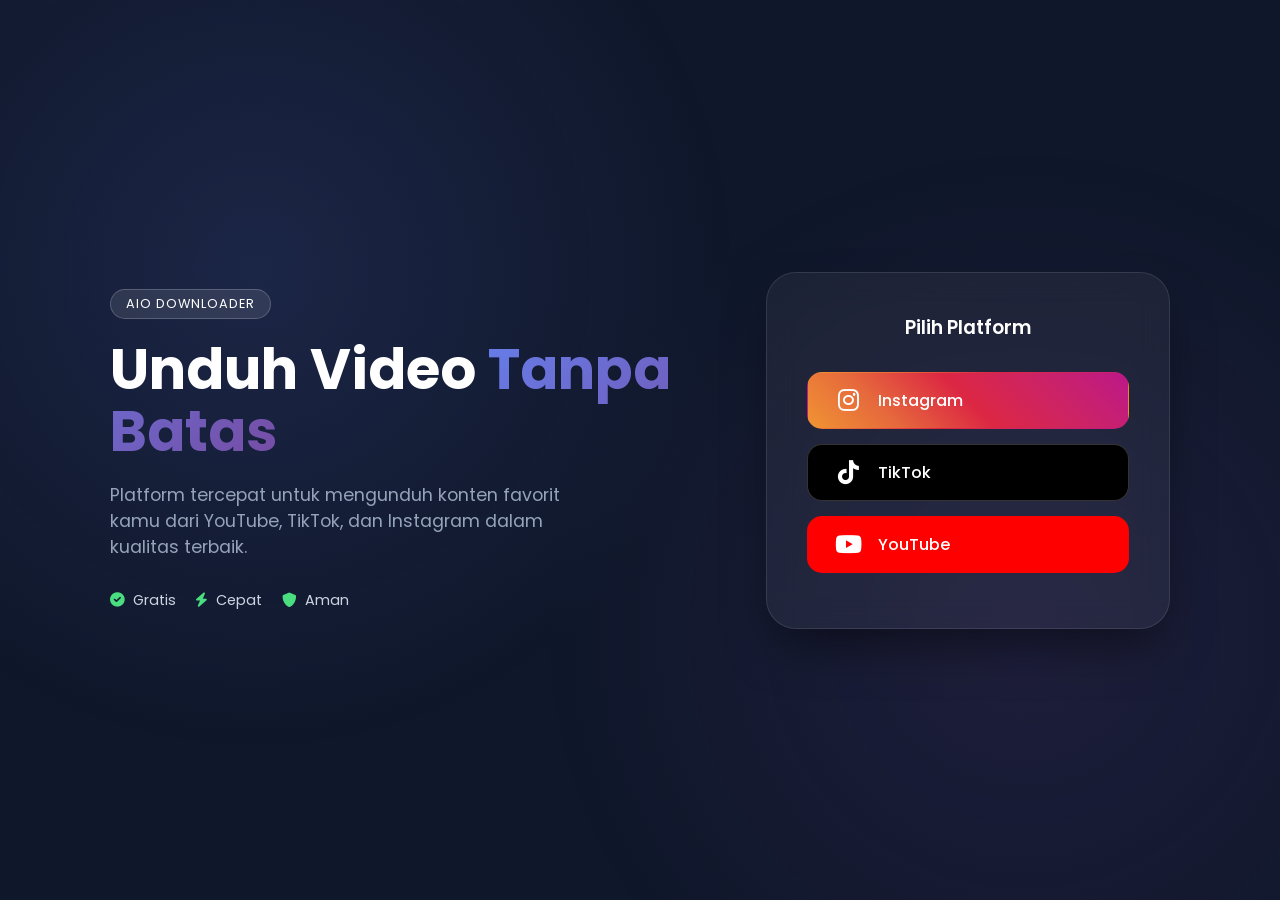
==== index.html @ 80e79a8b "1" ====
<!DOCTYPE html>
<html lang="en">
<head>
    <meta charset="UTF-8">
    <meta name="viewport" content="width=device-width, initial-scale=1.0">
    <title>Multi Downloader - High Speed</title>
    <link rel="stylesheet" href="style.css">
    <link href="https://fonts.googleapis.com/css2?family=Poppins:wght@300;400;600;700&display=swap" rel="stylesheet">
    <link rel="stylesheet" href="https://cdnjs.cloudflare.com/ajax/libs/font-awesome/6.0.0/css/all.min.css">
</head>
<body>
    <div class="background-overlay"></div>
    <main>
        <section class="container">
            <div class="content-wrapper">
                <div class="left-section">
                    <div class="badge">AIO Downloader</div>
                    <h1>Unduh Video <span>Tanpa Batas</span></h1>
                    <p>Platform tercepat untuk mengunduh konten favorit kamu dari YouTube, TikTok, dan Instagram dalam kualitas terbaik.</p>
                    <div class="status-info">
                        <span><i class="fas fa-check-circle"></i> Gratis</span>
                        <span><i class="fas fa-bolt"></i> Cepat</span>
                        <span><i class="fas fa-shield-alt"></i> Aman</span>
                    </div>
                </div>

                <div class="right-section">
                    <div class="menu-card">
                        <h3>Pilih Platform</h3>
                        <nav>
                            <ul>
                                <li>
                                    <a href="instagram-download/index.html" class="nav-link instagram">
                                        <i class="fab fa-instagram"></i>
                                        <span>Instagram</span>
                                    </a>
                                </li>
                                <li>
                                    <a href="tiktok-download/index.html" class="nav-link tiktok">
                                        <i class="fab fa-tiktok"></i>
                                        <span>TikTok</span>
                                    </a>
                                </li>
                                <li>
                                    <a href="youtube-download/index.html" class="nav-link youtube">
                                        <i class="fab fa-youtube"></i>
                                        <span>YouTube</span>
                                    </a>
                                </li>
                            </ul>
                        </nav>
                    </div>
                </div>
            </div>
        </section>
    </main>
</body>
</html>
---- style.css ----
* {
    margin: 0;
    padding: 0;
    box-sizing: border-box;
    font-family: 'Poppins', sans-serif;
}

:root {
    --primary-gradient: linear-gradient(135deg, #667eea 0%, #764ba2 100%);
    --insta-color: linear-gradient(45deg, #f09433, #e6683c, #dc2743, #cc2366, #bc1888);
    --tiktok-color: #000000;
    --youtube-color: #FF0000;
    --glass: rgba(255, 255, 255, 0.1);
    --text-white: #ffffff;
}

body {
    background: #0f172a;
    color: var(--text-white);
    min-height: 100vh;
    display: flex;
    align-items: center;
    justify-content: center;
    overflow: hidden;
}

.background-overlay {
    position: fixed;
    top: 0;
    left: 0;
    width: 100%;
    height: 100%;
    background: radial-gradient(circle at 20% 30%, rgba(102, 126, 234, 0.15) 0%, transparent 40%),
                radial-gradient(circle at 80% 70%, rgba(118, 75, 162, 0.15) 0%, transparent 40%);
    z-index: -1;
}

.content-wrapper {
    display: grid;
    grid-template-columns: 1.2fr 0.8fr;
    gap: 50px;
    max-width: 1100px;
    padding: 20px;
    align-items: center;
}

/* Left Section */
.badge {
    background: var(--glass);
    padding: 5px 15px;
    border-radius: 20px;
    font-size: 0.8rem;
    display: inline-block;
    margin-bottom: 20px;
    border: 1px solid rgba(255, 255, 255, 0.2);
    text-transform: uppercase;
    letter-spacing: 1px;
}

h1 {
    font-size: 3.5rem;
    line-height: 1.1;
    margin-bottom: 20px;
}

h1 span {
    background: var(--primary-gradient);
    -webkit-background-clip: text;
    -webkit-text-fill-color: transparent;
}

p {
    font-size: 1.1rem;
    color: #94a3b8;
    margin-bottom: 30px;
    max-width: 500px;
}

.status-info {
    display: flex;
    gap: 20px;
}

.status-info span {
    font-size: 0.9rem;
    color: #cbd5e1;
}

.status-info i {
    color: #4ade80;
    margin-right: 5px;
}

/* Right Section - Menu Card */
.menu-card {
    background: rgba(255, 255, 255, 0.05);
    backdrop-filter: blur(15px);
    padding: 40px;
    border-radius: 30px;
    border: 1px solid rgba(255, 255, 255, 0.1);
    box-shadow: 0 25px 50px -12px rgba(0, 0, 0, 0.5);
}

.menu-card h3 {
    text-align: center;
    margin-bottom: 30px;
    font-weight: 600;
}

ul {
    list-style: none;
}

.nav-link {
    display: flex;
    align-items: center;
    padding: 15px 25px;
    margin-bottom: 15px;
    border-radius: 15px;
    text-decoration: none;
    color: white;
    font-weight: 500;
    transition: transform 0.3s ease, box-shadow 0.3s ease;
    border: 1px solid transparent;
}

.nav-link i {
    font-size: 1.5rem;
    margin-right: 15px;
    width: 30px;
    text-align: center;
}

.nav-link:hover {
    transform: translateX(10px);
}

.instagram { background: var(--insta-color); }
.tiktok { background: var(--tiktok-color); border-color: rgba(255,255,255,0.2); }
.youtube { background: var(--youtube-color); }

.instagram:hover { box-shadow: 0 10px 20px rgba(220, 39, 67, 0.3); }
.tiktok:hover { box-shadow: 0 10px 20px rgba(0, 0, 0, 0.4); }
.youtube:hover { box-shadow: 0 10px 20px rgba(255, 0, 0, 0.3); }

/* Responsive */
@media (max-width: 900px) {
    .content-wrapper {
        grid-template-columns: 1fr;
        text-align: center;
        gap: 30px;
    }
    
    h1 { font-size: 2.5rem; }
    
    p { margin: 0 auto 30px; }
    
    .status-info { justify-content: center; }
    
    .nav-link:hover { transform: translateY(-5px); }
}
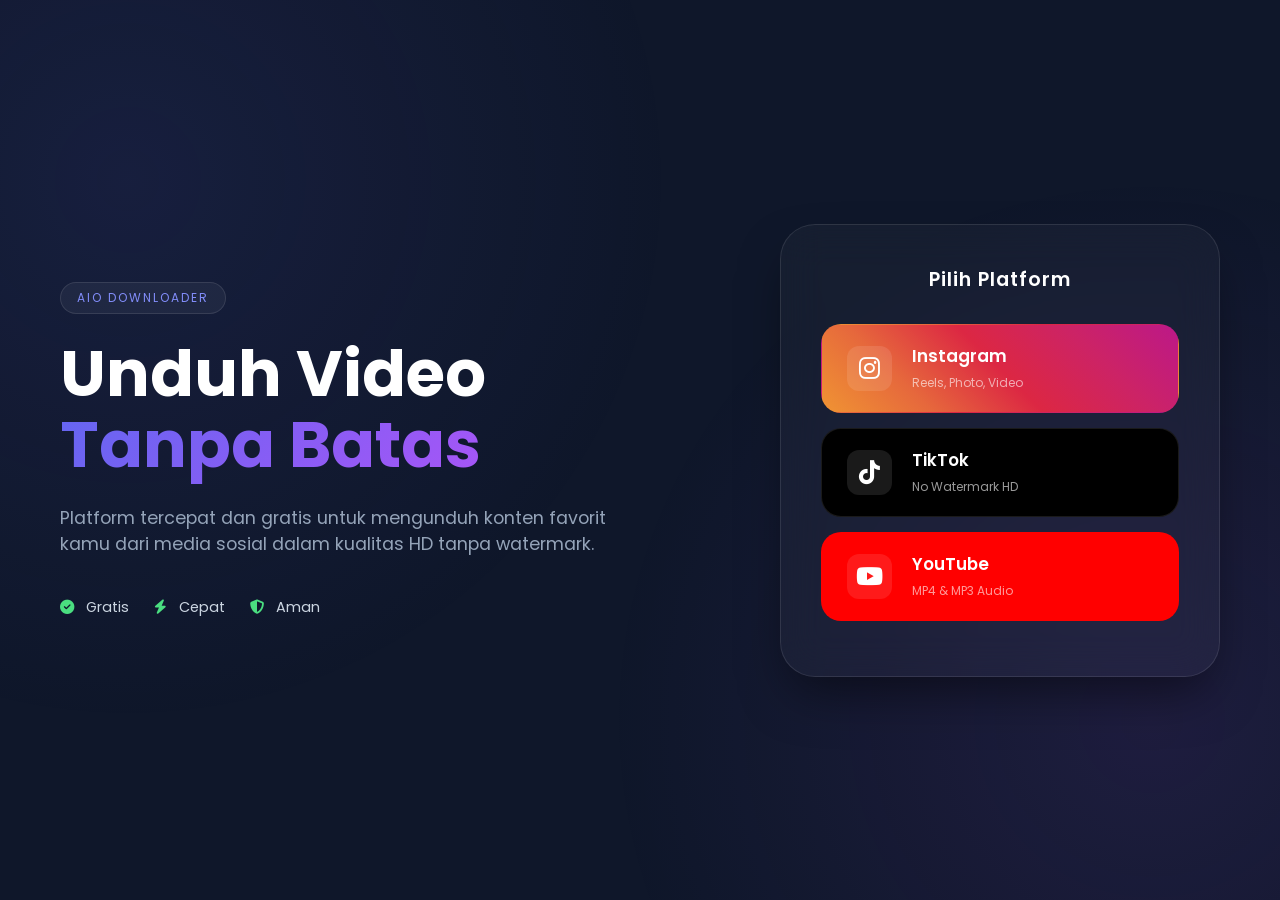
==== commit 8000c264: "V1" ====
--- a/index.html
+++ b/index.html
@@ -6,53 +6,73 @@
     <title>Multi Downloader - High Speed</title>
     <link rel="stylesheet" href="style.css">
     <link href="https://fonts.googleapis.com/css2?family=Poppins:wght@300;400;600;700&display=swap" rel="stylesheet">
-    <link rel="stylesheet" href="https://cdnjs.cloudflare.com/ajax/libs/font-awesome/6.0.0/css/all.min.css">
+    <link rel="stylesheet" href="https://cdnjs.cloudflare.com/ajax/libs/font-awesome/6.4.0/css/all.min.css">
 </head>
 <body>
     <div class="background-overlay"></div>
-    <main>
-        <section class="container">
-            <div class="content-wrapper">
-                <div class="left-section">
-                    <div class="badge">AIO Downloader</div>
-                    <h1>Unduh Video <span>Tanpa Batas</span></h1>
-                    <p>Platform tercepat untuk mengunduh konten favorit kamu dari YouTube, TikTok, dan Instagram dalam kualitas terbaik.</p>
-                    <div class="status-info">
-                        <span><i class="fas fa-check-circle"></i> Gratis</span>
-                        <span><i class="fas fa-bolt"></i> Cepat</span>
-                        <span><i class="fas fa-shield-alt"></i> Aman</span>
-                    </div>
+    
+    <main class="container">
+        <div class="content-wrapper">
+            <!-- Left Section: Branding -->
+            <section class="left-section">
+                <div class="badge">AIO Downloader</div>
+                <h1>Unduh Video <br><span>Tanpa Batas</span></h1>
+                <p>Platform tercepat dan gratis untuk mengunduh konten favorit kamu dari media sosial dalam kualitas HD tanpa watermark.</p>
+                
+                <div class="status-info">
+                    <span><i class="fas fa-check-circle"></i> Gratis</span>
+                    <span><i class="fas fa-bolt"></i> Cepat</span>
+                    <span><i class="fas fa-shield-alt"></i> Aman</span>
                 </div>
+            </section>
 
-                <div class="right-section">
-                    <div class="menu-card">
-                        <h3>Pilih Platform</h3>
-                        <nav>
-                            <ul>
-                                <li>
-                                    <a href="instagram-download/index.html" class="nav-link instagram">
+            <!-- Right Section: Platform Selector -->
+            <section class="right-section">
+                <div class="menu-card">
+                    <h3>Pilih Platform</h3>
+                    <nav class="platform-nav">
+                        <ul>
+                            <li>
+                                <a href="instagram-download/index.html" class="nav-link instagram">
+                                    <div class="icon-box">
                                         <i class="fab fa-instagram"></i>
-                                        <span>Instagram</span>
-                                    </a>
-                                </li>
-                                <li>
-                                    <a href="tiktok-download/index.html" class="nav-link tiktok">
+                                    </div>
+                                    <div class="link-text">
+                                        <span class="platform-name">Instagram</span>
+                                        <span class="platform-desc">Reels, Photo, Video</span>
+                                    </div>
+                                    <i class="fas fa-chevron-right arrow"></i>
+                                </a>
+                            </li>
+                            <li>
+                                <a href="tiktok-download/index.html" class="nav-link tiktok">
+                                    <div class="icon-box">
                                         <i class="fab fa-tiktok"></i>
-                                        <span>TikTok</span>
-                                    </a>
-                                </li>
-                                <li>
-                                    <a href="youtube-download/index.html" class="nav-link youtube">
+                                    </div>
+                                    <div class="link-text">
+                                        <span class="platform-name">TikTok</span>
+                                        <span class="platform-desc">No Watermark HD</span>
+                                    </div>
+                                    <i class="fas fa-chevron-right arrow"></i>
+                                </a>
+                            </li>
+                            <li>
+                                <a href="youtube-download/index.html" class="nav-link youtube">
+                                    <div class="icon-box">
                                         <i class="fab fa-youtube"></i>
-                                        <span>YouTube</span>
-                                    </a>
-                                </li>
-                            </ul>
-                        </nav>
-                    </div>
+                                    </div>
+                                    <div class="link-text">
+                                        <span class="platform-name">YouTube</span>
+                                        <span class="platform-desc">MP4 & MP3 Audio</span>
+                                    </div>
+                                    <i class="fas fa-chevron-right arrow"></i>
+                                </a>
+                            </li>
+                        </ul>
+                    </nav>
                 </div>
-            </div>
-        </section>
+            </section>
+        </div>
     </main>
 </body>
 </html>
--- a/style.css
+++ b/style.css
@@ -6,11 +6,12 @@
 }
 
 :root {
-    --primary-gradient: linear-gradient(135deg, #667eea 0%, #764ba2 100%);
+    --primary-gradient: linear-gradient(135deg, #6366f1 0%, #a855f7 100%);
     --insta-color: linear-gradient(45deg, #f09433, #e6683c, #dc2743, #cc2366, #bc1888);
     --tiktok-color: #000000;
     --youtube-color: #FF0000;
-    --glass: rgba(255, 255, 255, 0.1);
+    --glass: rgba(255, 255, 255, 0.05);
+    --glass-border: rgba(255, 255, 255, 0.1);
     --text-white: #ffffff;
 }
 
@@ -21,7 +22,7 @@
     display: flex;
     align-items: center;
     justify-content: center;
-    overflow: hidden;
+    overflow-x: hidden;
 }
 
 .background-overlay {
@@ -30,37 +31,44 @@
     left: 0;
     width: 100%;
     height: 100%;
-    background: radial-gradient(circle at 20% 30%, rgba(102, 126, 234, 0.15) 0%, transparent 40%),
-                radial-gradient(circle at 80% 70%, rgba(118, 75, 162, 0.15) 0%, transparent 40%);
+    background: 
+        radial-gradient(circle at 10% 20%, rgba(99, 102, 241, 0.1) 0%, transparent 40%),
+        radial-gradient(circle at 90% 80%, rgba(168, 85, 247, 0.1) 0%, transparent 40%);
     z-index: -1;
+}
+
+.container {
+    width: 100%;
+    max-width: 1200px;
+    padding: 40px 20px;
 }
 
 .content-wrapper {
     display: grid;
     grid-template-columns: 1.2fr 0.8fr;
-    gap: 50px;
-    max-width: 1100px;
-    padding: 20px;
+    gap: 60px;
     align-items: center;
 }
 
 /* Left Section */
 .badge {
     background: var(--glass);
-    padding: 5px 15px;
-    border-radius: 20px;
-    font-size: 0.8rem;
+    padding: 6px 16px;
+    border-radius: 50px;
+    font-size: 0.75rem;
     display: inline-block;
-    margin-bottom: 20px;
-    border: 1px solid rgba(255, 255, 255, 0.2);
+    margin-bottom: 25px;
+    border: 1px solid var(--glass-border);
     text-transform: uppercase;
-    letter-spacing: 1px;
+    letter-spacing: 2px;
+    color: #818cf8;
 }
 
 h1 {
-    font-size: 3.5rem;
+    font-size: 4rem;
     line-height: 1.1;
-    margin-bottom: 20px;
+    margin-bottom: 25px;
+    font-weight: 700;
 }
 
 h1 span {
@@ -72,13 +80,13 @@
 p {
     font-size: 1.1rem;
     color: #94a3b8;
-    margin-bottom: 30px;
-    max-width: 500px;
+    margin-bottom: 40px;
+    max-width: 550px;
 }
 
 .status-info {
     display: flex;
-    gap: 20px;
+    gap: 25px;
 }
 
 .status-info span {
@@ -88,16 +96,16 @@
 
 .status-info i {
     color: #4ade80;
-    margin-right: 5px;
+    margin-right: 8px;
 }
 
 /* Right Section - Menu Card */
 .menu-card {
-    background: rgba(255, 255, 255, 0.05);
-    backdrop-filter: blur(15px);
+    background: rgba(255, 255, 255, 0.03);
+    backdrop-filter: blur(20px);
     padding: 40px;
-    border-radius: 30px;
-    border: 1px solid rgba(255, 255, 255, 0.1);
+    border-radius: 35px;
+    border: 1px solid var(--glass-border);
     box-shadow: 0 25px 50px -12px rgba(0, 0, 0, 0.5);
 }
 
@@ -105,57 +113,88 @@
     text-align: center;
     margin-bottom: 30px;
     font-weight: 600;
-}
-
-ul {
+    font-size: 1.2rem;
+    letter-spacing: 1px;
+}
+
+.platform-nav ul {
     list-style: none;
 }
 
 .nav-link {
     display: flex;
     align-items: center;
-    padding: 15px 25px;
+    padding: 18px 25px;
     margin-bottom: 15px;
-    border-radius: 15px;
+    border-radius: 20px;
     text-decoration: none;
     color: white;
-    font-weight: 500;
-    transition: transform 0.3s ease, box-shadow 0.3s ease;
+    transition: all 0.3s cubic-bezier(0.4, 0, 0.2, 1);
     border: 1px solid transparent;
 }
 
-.nav-link i {
+.icon-box {
+    width: 45px;
+    height: 45px;
+    background: rgba(255, 255, 255, 0.1);
+    border-radius: 12px;
+    display: flex;
+    align-items: center;
+    justify-content: center;
     font-size: 1.5rem;
-    margin-right: 15px;
-    width: 30px;
-    text-align: center;
+    margin-right: 20px;
+}
+
+.link-text {
+    flex-grow: 1;
+}
+
+.platform-name {
+    display: block;
+    font-weight: 600;
+    font-size: 1.05rem;
+}
+
+.platform-desc {
+    font-size: 0.75rem;
+    color: rgba(255, 255, 255, 0.6);
+}
+
+.arrow {
+    opacity: 0;
+    transform: translateX(-10px);
+    transition: 0.3s;
 }
 
 .nav-link:hover {
-    transform: translateX(10px);
-}
-
+    transform: scale(1.05);
+    padding-left: 30px;
+}
+
+.nav-link:hover .arrow {
+    opacity: 1;
+    transform: translateX(0);
+}
+
+/* Platform Colors */
 .instagram { background: var(--insta-color); }
-.tiktok { background: var(--tiktok-color); border-color: rgba(255,255,255,0.2); }
+.tiktok { background: var(--tiktok-color); border-color: var(--glass-border); }
 .youtube { background: var(--youtube-color); }
 
-.instagram:hover { box-shadow: 0 10px 20px rgba(220, 39, 67, 0.3); }
-.tiktok:hover { box-shadow: 0 10px 20px rgba(0, 0, 0, 0.4); }
-.youtube:hover { box-shadow: 0 10px 20px rgba(255, 0, 0, 0.3); }
+.instagram:hover { box-shadow: 0 10px 25px rgba(220, 39, 67, 0.4); }
+.tiktok:hover { box-shadow: 0 10px 25px rgba(255, 255, 255, 0.1); }
+.youtube:hover { box-shadow: 0 10px 25px rgba(255, 0, 0, 0.4); }
 
 /* Responsive */
 @media (max-width: 900px) {
     .content-wrapper {
         grid-template-columns: 1fr;
         text-align: center;
-        gap: 30px;
+        gap: 40px;
     }
     
-    h1 { font-size: 2.5rem; }
-    
+    h1 { font-size: 2.8rem; }
     p { margin: 0 auto 30px; }
-    
     .status-info { justify-content: center; }
-    
-    .nav-link:hover { transform: translateY(-5px); }
+    .nav-link:hover { transform: scale(1.02); }
 }
